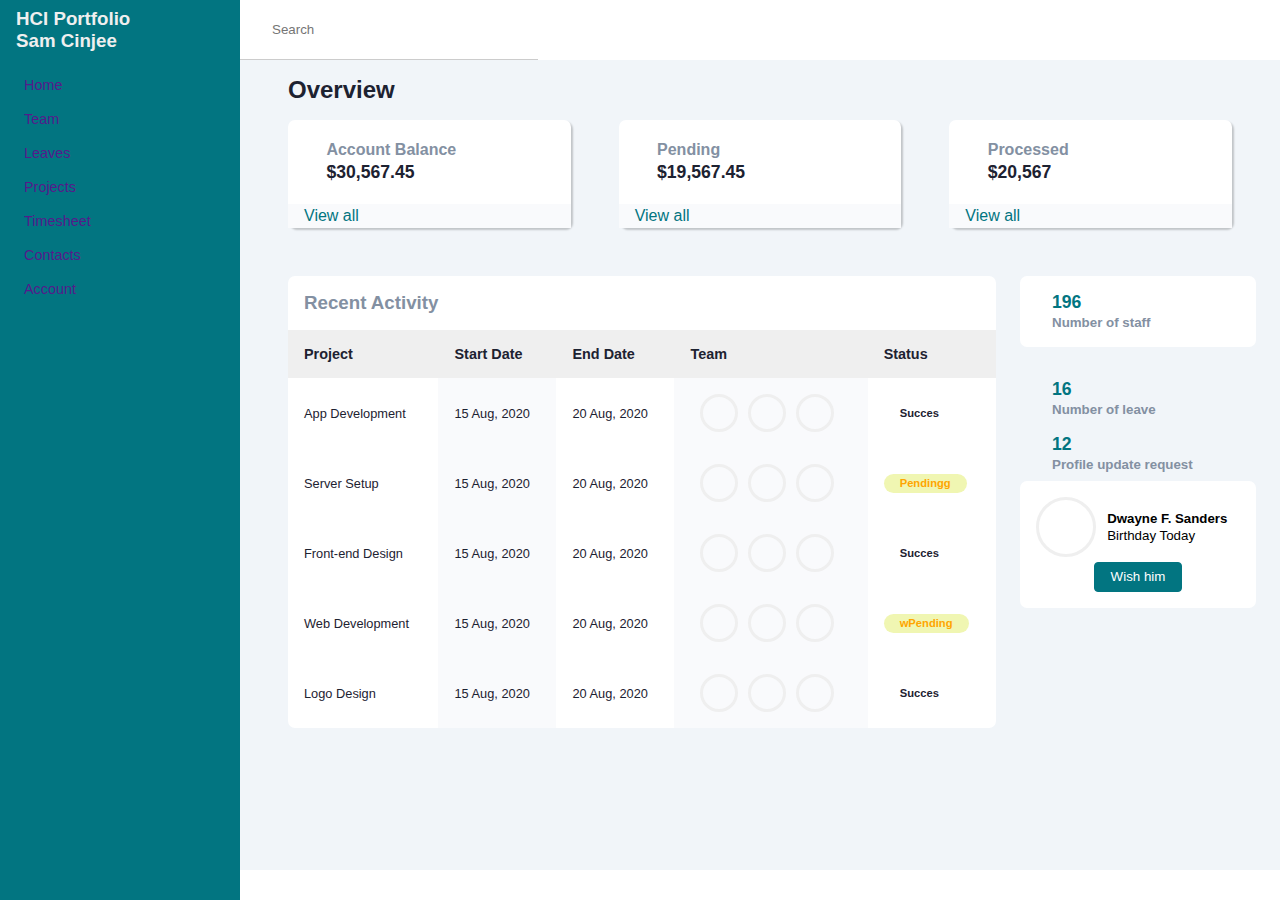
==== index.html @ 52b44d12 "Template Dashboard" ====
<!DOCTYPE html>
<html lang="en">
<head>
    <meta charset="UTF-8">
    <meta http-equiv="X-UA-Compatible" content="IE=edge">
    <meta name="viewport" content="width=device-width, initial-scale=1.0, maximum-scale=1">
    <title>Portfolio HCI</title>
    <link rel="stylesheet" href="style.css">
    <link rel="stylesheet" href="https://use.fontawesome.com/releases/v5.15.3/css/all.css" integrity="sha384-SZXxX4whJ79/gErwcOYf+zWLeJdY/qpuqC4cAa9rOGUstPomtqpuNWT9wdPEn2fk" crossorigin="anonymous">
</head>
<body>
    <input type="checkbox" id="sidebar-toggle">
    <div class="sidebar">
        <div class="sidebar-header">
            <h3>
                <span class="ti-unlink"></span>
                <span>HCI Portfolio</span>
                <br>
                <span> Sam Cinjee</span>
            </h3>
            <label for="sidebar-toggle" class="fas fa-bars"></label>
        </div>
        <div class="sidebar-menu">
            <ul>
                <li>
                    <a href="">
                        <span class="fas fa-home"></span>
                        <span>Home</span>
                    </a>
                </li>
                <li>
                    <a href="">
                        <span class="fas fa-user-friends"></span>
                        <span>Team</span>
                    </a>
                </li>
                <li>
                    <a href="">
                        <span class="far fa-clipboard"></span>
                        <span>Leaves</span>
                    </a>
                </li>
                <li>
                    <a href="">
                        <span class="fas fa-folder"></span>
                        <span>Projects</span>
                    </a>
                </li>
                <li>
                    <a href="">
                        <span class="far fa-clock"></span>
                        <span>Timesheet</span>
                    </a>
                </li>
                <li>
                    <a href="">
                        <span class="far fa-book"></span>
                        <span>Contacts</span>
                    </a>
                </li>
                <li>
                    <a href="">
                        <span class="fas fa-cog"></span>
                        <span>Account</span>
                    </a>
                </li>
            </ul>
        </div>
    </div>
    <div class="main-content">
        <header>
            <div class="search-wrapper">
                <span class="ti-search"></span>
                <input type="search" name="search" id="search" placeholder="Search">
            </div>
            <div class="social-icons">
                <span class="ti-bell"></span>
                <span class="ti-comment"></span>
                <div></div>
            </div>
        </header>
        <main>
            <h2 class="dash-title">Overview</h2>
            <div class="dash-cards">
                <div class="card-single">
                    <div class="card-body">
                        <span class="ti-briefcase"></span>
                        <div>
                            <h5>Account Balance</h5>
                            <h4>$30,567.45</h4>
                        </div>
                    </div>
                    <div class="card-footer">
                        <a href="">View all</a>
                    </div>
                </div>
                <div class="card-single">
                    <div class="card-body">
                        <span class="ti-reload"></span>
                        <div>
                            <h5>Pending</h5>
                            <h4>$19,567.45</h4>
                        </div>
                    </div>
                    <div class="card-footer">
                        <a href="">View all</a>
                    </div>
                </div>
                <div class="card-single">
                    <div class="card-body">
                        <span class="ti-check-box"></span>
                        <div>
                            <h5>Processed</h5>
                            <h4>$20,567</h4>
                        </div>
                    </div>
                    <div class="card-footer">
                        <a href="">View all</a>
                    </div>
                </div>
            </div>
            <section class="recent">
                <div class="activity-grid">
                    <div class="activity-card">
                        <h3>Recent Activity</h3>
                        <table>
                            <thead>
                                <tr>
                                    <th>Project</th>
                                    <th>Start Date</th>
                                    <th>End Date</th>
                                    <th>Team</th>
                                    <th>Status</th>
                                </tr>
                            </thead>
                            <tbody>
                                <tr>
                                    <td>App Development</td>
                                    <td>15 Aug, 2020</td>
                                    <td>20 Aug, 2020</td>
                                    <td class="td-team">
                                        <div class="img-1"></div>
                                        <div class="img-2"></div>
                                        <div class="img-3"></div>
                                    </td>
                                    <td>
                                        <span class="badge success">Succes</span>
                                    </td>
                                </tr>
                                <tr>
                                    <td>Server Setup</td>
                                    <td>15 Aug, 2020</td>
                                    <td>20 Aug, 2020</td>
                                    <td class="td-team">
                                        <div class="img-1"></div>
                                        <div class="img-2"></div>
                                        <div class="img-3"></div>
                                    </td>
                                    <td>
                                        <span class="badge warning">Pendingg</span>
                                    </td>
                                </tr>
                                <tr>
                                    <td>Front-end Design</td>
                                    <td>15 Aug, 2020</td>
                                    <td>20 Aug, 2020</td>
                                    <td class="td-team">
                                        <div class="img-1"></div>
                                        <div class="img-2"></div>
                                        <div class="img-3"></div>
                                    </td>
                                    <td>
                                        <span class="badge success">Succes</span>
                                    </td>
                                </tr>
                                <tr>
                                    <td>Web Development</td>
                                    <td>15 Aug, 2020</td>
                                    <td>20 Aug, 2020</td>
                                    <td class="td-team">
                                        <div class="img-1"></div>
                                        <div class="img-2"></div>
                                        <div class="img-3"></div>
                                    </td>
                                    <td>
                                        <span class="badge warning">wPending</span>
                                    </td>
                                </tr>
                                <tr>
                                    <td>Logo Design</td>
                                    <td>15 Aug, 2020</td>
                                    <td>20 Aug, 2020</td>
                                    <td class="td-team">
                                        <div class="img-1"></div>
                                        <div class="img-2"></div>
                                        <div class="img-3"></div>
                                    </td>
                                    <td>
                                        <span class="badge success">Succes</span>
                                    </td>
                                </tr>
                            </tbody>
                        </table>
                    </div>
                    <div class="summary">
                        <div class="summary-card">
                            <div class="summary-single">
                                <span class="ti-id-badge"></span>
                                <div>
                                    <h5>196</h5>
                                    <small>Number of staff</small>
                                </div>
                            </div>
                        </div>
                        <div class="summary-single">
                            <span class="ti-calendar"></span>
                            <div>
                                <h5>16</h5>
                                <small>Number of leave</small>
                            </div>
                        </div>
                        <div class="summary-single">
                            <span class="ti-face-smile"></span>
                            <div>
                                <h5>12</h5>
                                <small>Profile update request</small>
                            </div>
                        </div>
                        <div class="bday-card">
                            <div class="bday-flex">
                                <div class="bday-img"></div>
                                <div class="bday-info">
                                    <h5>Dwayne F. Sanders</h5>
                                    <small>Birthday Today</small>
                                </div>
                            </div>
                                <div class="text-center">
                                    <button>
                                        <span class="ti-gift"></span>
                                        Wish him
                                    </button>
                                </div>
                            </div>
                        </div>
                    </div>
                </div>
            </section>
        </main>
    </div>
</body>
</html>
---- style.css ----
:root{
    --main-color: #027581;
    --color-dark: #1d2231;
    --text-grey: #8390a2;
}

*{
    font-family: 'Poppins', sans-serif;
    margin: 0;
    padding: 0;
    text-decoration: none;
    list-style-type: none;
    box-sizing: border-box;
}

#sidebar-toggle{
    display:none;
}

.sidebar{
    height: 100%;
    width: 240px;
    position: fixed;
    left: 0;
    top: 0;
    z-index: 100;
    background: var(--main-color);
    color:  #efefef;
    overflow-y: auto;
    transition: width 500ms;
}

.sidebar-header{
    display:    flex;
    justify-content: space-between;
    align-items: Center;
    height: 60px;
    padding: 0rem 1rem;
}

.sidebar-menu{
    padding: 1rem;
}

.sidebar li{
    margin-bottom: 1rem;
}

.sidebar a{
    color:  fff;
    font-size: .9rem;
}

.sidebar a span:last-child{
    padding-left: .5rem;
}

#sidebar-toggle:checked ~ .sidebar{
    width: auto;
}

#sidebar-toggle:checked ~.sidebar .sidebar-header h3 span,
#sidebar-toggle:checked ~ .sidebar li span:last-child{
    display: none;

}

#sidebar-toggle:checked ~.sidebar .sidebar-header,
#sidebar-toggle:checked ~ .sidebar li {
    display:flex;
    /* align-items: center; */
    justify-content: center;
}

#sidebar-toggle:checked ~ .main-content{
    margin-left: 60px;
}

#sidebar-toggle:checked ~ .main-content header{
    left: 60px;
}

.main-content{
    position: relative;
    margin-left: 240px;
    transition: margin-left 500ms;
}

header{
    position: fixed;
    top: 0;
    left: 240px;
    z-index: 100;
    width: calc(100%-240px);
    background: #fff;
    height: 60px;
    padding: 0rem 1rem;
    display: flex;
    align-items: center;
    justify-content: space-between;
    border-bottom: 1px solid #ccc;
    transition: left 500ms;
}

.search-wrapper{
    display:flex;
}

.search-wrapper input{
    border: 0;
    outline: 0;
    padding: 1rem;
    height: 38px;
}

.social-icons span, .social-icons div{
    margin-left: 1.2rem;

}

.social-icons div{
    height: 38px;
    width: 38px;
    background-size: cover;
    background-repeat: no-repeat;
    background-image: url();
    border-radius: 50%;
}

main{
    margin-top: 60px;
    background: #f1f5f9;
    min-height: 90vh;
    padding: 1rem 3rem;
}

.dash-title{
    color: var(--color-dark);
    margin-bottom: 1rem;
}

.dash-cards{
    display:grid;
    grid-template-columns: repeat(3, 1fr);
    grid-column-gap: 3rem;
}

.card-single{
    background: #fff;
    border-radius: 7px;
    box-shadow: 2px 2px 2px rgba(0,0,0,0.2);
}

.card-body{
    padding: 1.3rem 1rem;
    display:flex;
    align-items: center;
}

.card-body span{
    font-size: 1.5rem;
    color: #777;
    padding-right: 1.4rem;
}

.card-body h5{
    color: var(--text-grey);
    font-size: 1rem;
}

.card-body h4{
    color: var(--color-dark);
    font-size: 1.1rem;
    margin-top: .2rem;
}

.card-footer{
    padding: 0.2rem 1rem;
    background: #f9fafc;
}

.card-footer a{
    color: var(--main-color);
}

.recent{
    margin-top: 3rem;
    margin-bottom: 3rem;
}

.activity-grid{
    display:grid;
    grid-template-columns: 75% 25%;
    grid-column-gap: 1.5rem;
}

.activity-card,
.summary-card,
.bday-card{
    background: #fff;
    border-radius: 7px;
}

.activity-card h3{
    color: var(--text-grey);
    margin: 1rem;
}

.activity-card table{
    width: 100%;
    border-collapse: collapse;
}

.activity-card thead{
    background: #efefef;
    text-align: left;;
}

th, td{
    font-size: .9rem;
    padding: 1rem 1rem;
    color: var(--color-dark);
}

td{
    font-size: .8rem;
}

td:nth-child(even){
    background: #f9fafc;
}

.badge{
    padding: .2rem 1rem;
    border-radius: 20px;
    font-weight: 700;
    font-size: 0.7rem;
}

.badge.succes{
    background: #def7ec;
    color: var(--main-color);
}

.badge.warning{
    background: #f0f6b2;
    color: orange;
}

.td-team{
    display: flex;
    align-items: center;
}

.img-1, .img-2, .img-3{
    height: 38px;
    width: 38px;
    border-radius: 50%;
    margin-left:10px;
    border: 3px solid #efefef;
    background-size: cover;
    background-repeat: no-repeat;
}

.img-1{
    background-image: url(img/1.jpg);
}

.img-2{
    background-image: url(img/2.jpg);
}

.img-3{
    background-image: url(img/3.jpg);
}

.summary-card, .bday-card{
    margin-bottom: 1.5rem;
    padding-top: .5rem;
    padding-bottom: .5rem;
}

.summary-single{
    padding: .5rem 1rem;
    display: flex;
    align-items: center;
}

.summary-single span{
    font-size: 1.5rem;
    color: #777;
    padding-right: 1rem;
}

.summary-single h5{
    color: var(--main-color);
    font-size: 1.1rem;
    margin-bottom: 0rem !important;
}

.summary-single small{
    font-weight: 700;
    color: var(--text-grey);
}

.bday-flex{
    display:flex;
    align-items: center;
    margin-bottom: .3rem;
}

.bday-card{
    padding: 1rem;
}

.bday-img{
    height: 60px;
    width: 60px;
    border-radius: 50%;
    border: 3px solid #efefef;
    background-size: cover;
    background-repeat: no-repeat;
    background-image: url(img/3.jpeg);
    margin-right: .7rem;
}

.text-center{
    text-align: center;
}

.text-center button{
    background: var(--main-color);
    color: #fff;
    border: 1px solid var(--main-color);
    border-radius: 4px;
    padding: .4rem 1rem;
}

@media only screen and (max-width: 1200px) {
    .sidebar{
        width: 60px;
        z-index: 150;
    }

    .sidebar .sidebar-header h3 span,
    .sidebar li span:last-child{
        display: none;

    }

    .sidebar .sidebar-header,
    .sidebar li {
        display:flex;
        /* align-items: center; */
        justify-content: center;
    }

    .main-content{
        margin-left: 60px;
    }

    .main-content header{
        left: 60px;
        width: calc(100%-60px);
    }

    #sidebar-toggle:checked ~ .sidebar{
        width: 240px;
    }

    #sidebar-toggle:checked ~.sidebar .sidebar-header h3 span,
    #sidebar-toggle:checked ~ .sidebar li span:last-child{
        display: inline;

    }

    #sidebar-toggle:checked ~.sidebar .sidebar-header{
        display:flex;
        justify-content: space-between;
    }

    #sidebar-toggle:checked ~ .sidebar li {
        display:block;

    }

    #sidebar-toggle:checked ~ .main-content{
        margin-left: 60px;
    }

    #sidebar-toggle:checked ~ .main-content header{
        left: 60px;
    }
}

@media only screen and (max-width: 860px){
    .dash-cards{
        grid-template-columns: repeat(2, 1fr);
    }

    .card-single{
        margin-bottom: 1rem;
    }

    .activity-grid{
        display: block;
    }

    .summary{
        margin-top: 1.5rem;
    }
}
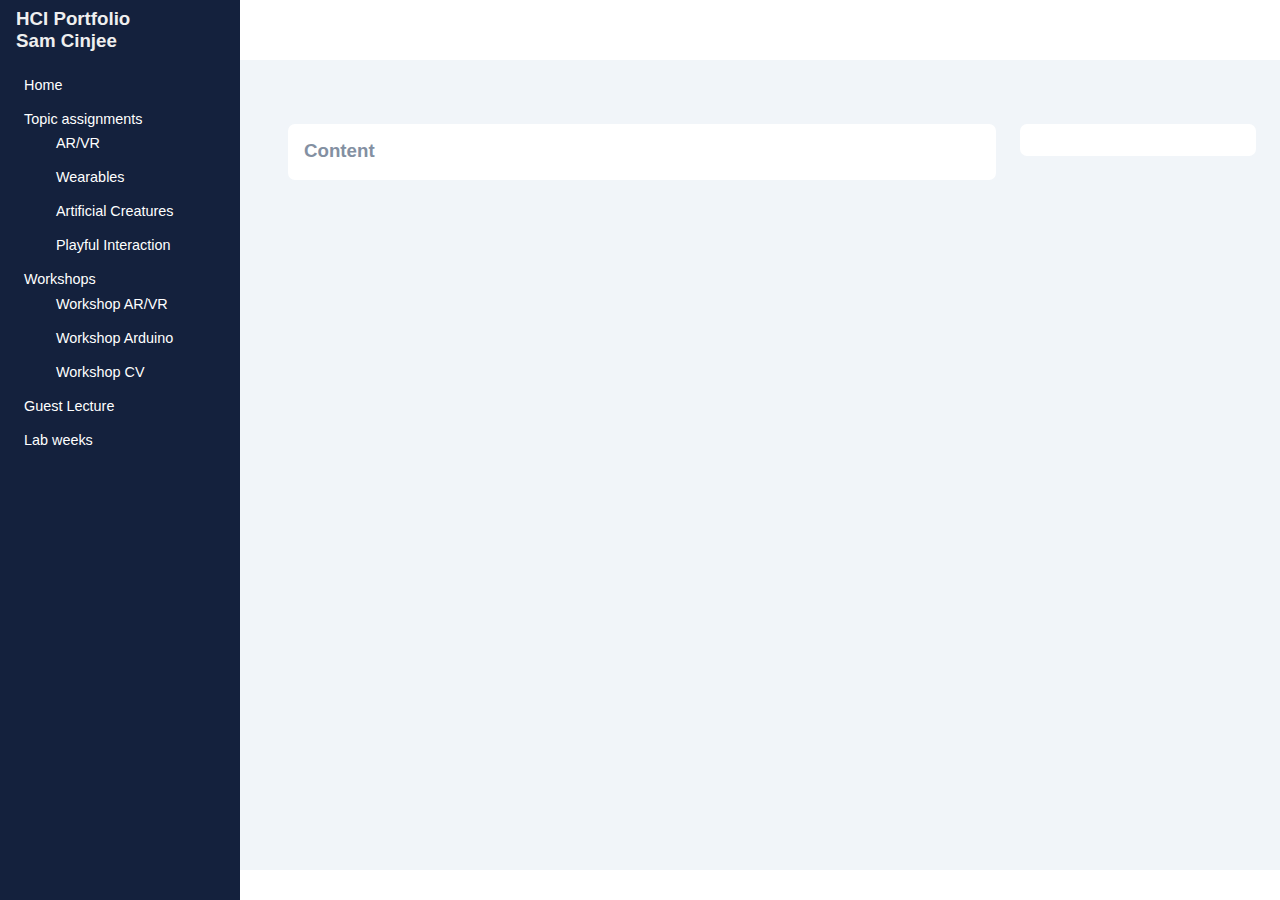
==== commit e500c3df: "Added pages + content" ====
--- a/index.html
+++ b/index.html
@@ -5,7 +5,7 @@
     <meta http-equiv="X-UA-Compatible" content="IE=edge">
     <meta name="viewport" content="width=device-width, initial-scale=1.0, maximum-scale=1">
     <title>Portfolio HCI</title>
-    <link rel="stylesheet" href="style.css">
+    <link rel="stylesheet" href="css/style.css">
     <link rel="stylesheet" href="https://use.fontawesome.com/releases/v5.15.3/css/all.css" integrity="sha384-SZXxX4whJ79/gErwcOYf+zWLeJdY/qpuqC4cAa9rOGUstPomtqpuNWT9wdPEn2fk" crossorigin="anonymous">
 </head>
 <body>
@@ -13,235 +13,111 @@
     <div class="sidebar">
         <div class="sidebar-header">
             <h3>
-                <span class="ti-unlink"></span>
                 <span>HCI Portfolio</span>
                 <br>
                 <span> Sam Cinjee</span>
             </h3>
-            <label for="sidebar-toggle" class="fas fa-bars"></label>
+            <!-- <label for="sidebar-toggle" class="fas fa-bars"></label> -->
         </div>
         <div class="sidebar-menu">
             <ul>
                 <li>
-                    <a href="">
-                        <span class="fas fa-home"></span>
+                    <a href="index.html">
+                        <span class="fas fa-home active"></span>
                         <span>Home</span>
                     </a>
                 </li>
                 <li>
                     <a href="">
-                        <span class="fas fa-user-friends"></span>
-                        <span>Team</span>
+                        <span class="fas fa-chalkboard-teacher"></span>
+                        <span>Topic assignments</span>
                     </a>
-                </li>
-                <li>
-                    <a href="">
-                        <span class="far fa-clipboard"></span>
-                        <span>Leaves</span>
-                    </a>
+                    <ul>
+                        <li>
+                            <a href="topicAssignmentAR.html">
+                                <span class="fas fa-vr-cardboard"></span>
+                                <span> AR/VR</span>
+                            </a>
+                        </li>
+                        <li>
+                            <a href="topicAssignmentWearable.html">
+                                <span class="fas fa-microchip"></span>
+                                <span> Wearables</span>
+                            </a>
+                        </li>
+                        <li>
+                            <a href="topicAssignmentArtifical.html">
+                                <span class="fas fa-microchip"></span>
+                                <span> Artificial Creatures</span>
+                            </a>
+                        </li>
+                        <li>
+                            <a href="topicAssignmentPlayful.html">
+                                <span class="fas fa-camera"></span>
+                                <span> Playful Interaction</span>
+                            </a>
+                        </li>
+                    </ul>
                 </li>
                 <li>
                     <a href="">
                         <span class="fas fa-folder"></span>
-                        <span>Projects</span>
+                        <span>Workshops</span>
+                    </a>
+                    <ul>
+                        <li>
+                            <a href="workshopAR.html">
+                                <span class="fas fa-vr-cardboard"></span>
+                                <span> Workshop AR/VR</span>
+                            </a>
+                        </li>
+                        <li>
+                            <a href="workshopArduino.html">
+                                <span class="fas fa-microchip"></span>
+                                <span> Workshop Arduino</span>
+                            </a>
+                        </li>
+                        <li>
+                            <a href="workshopCV.html">
+                                <span class="fas fa-camera"></span>
+                                <span>Workshop CV</span>
+                            </a>
+                        </li>
+                    </ul>
+                </li>
+                <li>
+                    <a href="guestLecture.html">
+                        <span class="fas fa-chalkboard-teacher"></span>
+                        <span> Guest Lecture</span>
                     </a>
                 </li>
+                
                 <li>
-                    <a href="">
-                        <span class="far fa-clock"></span>
-                        <span>Timesheet</span>
-                    </a>
-                </li>
-                <li>
-                    <a href="">
-                        <span class="far fa-book"></span>
-                        <span>Contacts</span>
-                    </a>
-                </li>
-                <li>
-                    <a href="">
-                        <span class="fas fa-cog"></span>
-                        <span>Account</span>
+                    <a href="labWeeks.html">
+                        <span class="far fa-clipboard"></span>
+                        <span>Lab weeks</span>
                     </a>
                 </li>
             </ul>
         </div>
     </div>
     <div class="main-content">
-        <header>
-            <div class="search-wrapper">
-                <span class="ti-search"></span>
-                <input type="search" name="search" id="search" placeholder="Search">
-            </div>
-            <div class="social-icons">
-                <span class="ti-bell"></span>
-                <span class="ti-comment"></span>
-                <div></div>
-            </div>
-        </header>
         <main>
-            <h2 class="dash-title">Overview</h2>
-            <div class="dash-cards">
-                <div class="card-single">
-                    <div class="card-body">
-                        <span class="ti-briefcase"></span>
-                        <div>
-                            <h5>Account Balance</h5>
-                            <h4>$30,567.45</h4>
-                        </div>
-                    </div>
-                    <div class="card-footer">
-                        <a href="">View all</a>
-                    </div>
-                </div>
-                <div class="card-single">
-                    <div class="card-body">
-                        <span class="ti-reload"></span>
-                        <div>
-                            <h5>Pending</h5>
-                            <h4>$19,567.45</h4>
-                        </div>
-                    </div>
-                    <div class="card-footer">
-                        <a href="">View all</a>
-                    </div>
-                </div>
-                <div class="card-single">
-                    <div class="card-body">
-                        <span class="ti-check-box"></span>
-                        <div>
-                            <h5>Processed</h5>
-                            <h4>$20,567</h4>
-                        </div>
-                    </div>
-                    <div class="card-footer">
-                        <a href="">View all</a>
-                    </div>
-                </div>
-            </div>
             <section class="recent">
                 <div class="activity-grid">
                     <div class="activity-card">
-                        <h3>Recent Activity</h3>
-                        <table>
-                            <thead>
-                                <tr>
-                                    <th>Project</th>
-                                    <th>Start Date</th>
-                                    <th>End Date</th>
-                                    <th>Team</th>
-                                    <th>Status</th>
-                                </tr>
-                            </thead>
-                            <tbody>
-                                <tr>
-                                    <td>App Development</td>
-                                    <td>15 Aug, 2020</td>
-                                    <td>20 Aug, 2020</td>
-                                    <td class="td-team">
-                                        <div class="img-1"></div>
-                                        <div class="img-2"></div>
-                                        <div class="img-3"></div>
-                                    </td>
-                                    <td>
-                                        <span class="badge success">Succes</span>
-                                    </td>
-                                </tr>
-                                <tr>
-                                    <td>Server Setup</td>
-                                    <td>15 Aug, 2020</td>
-                                    <td>20 Aug, 2020</td>
-                                    <td class="td-team">
-                                        <div class="img-1"></div>
-                                        <div class="img-2"></div>
-                                        <div class="img-3"></div>
-                                    </td>
-                                    <td>
-                                        <span class="badge warning">Pendingg</span>
-                                    </td>
-                                </tr>
-                                <tr>
-                                    <td>Front-end Design</td>
-                                    <td>15 Aug, 2020</td>
-                                    <td>20 Aug, 2020</td>
-                                    <td class="td-team">
-                                        <div class="img-1"></div>
-                                        <div class="img-2"></div>
-                                        <div class="img-3"></div>
-                                    </td>
-                                    <td>
-                                        <span class="badge success">Succes</span>
-                                    </td>
-                                </tr>
-                                <tr>
-                                    <td>Web Development</td>
-                                    <td>15 Aug, 2020</td>
-                                    <td>20 Aug, 2020</td>
-                                    <td class="td-team">
-                                        <div class="img-1"></div>
-                                        <div class="img-2"></div>
-                                        <div class="img-3"></div>
-                                    </td>
-                                    <td>
-                                        <span class="badge warning">wPending</span>
-                                    </td>
-                                </tr>
-                                <tr>
-                                    <td>Logo Design</td>
-                                    <td>15 Aug, 2020</td>
-                                    <td>20 Aug, 2020</td>
-                                    <td class="td-team">
-                                        <div class="img-1"></div>
-                                        <div class="img-2"></div>
-                                        <div class="img-3"></div>
-                                    </td>
-                                    <td>
-                                        <span class="badge success">Succes</span>
-                                    </td>
-                                </tr>
-                            </tbody>
-                        </table>
+                        <h3>Content</h3>
+                        <section>
+                            
+                        </section>
                     </div>
                     <div class="summary">
                         <div class="summary-card">
                             <div class="summary-single">
-                                <span class="ti-id-badge"></span>
-                                <div>
-                                    <h5>196</h5>
-                                    <small>Number of staff</small>
-                                </div>
+
                             </div>
                         </div>
-                        <div class="summary-single">
-                            <span class="ti-calendar"></span>
-                            <div>
-                                <h5>16</h5>
-                                <small>Number of leave</small>
-                            </div>
-                        </div>
-                        <div class="summary-single">
-                            <span class="ti-face-smile"></span>
-                            <div>
-                                <h5>12</h5>
-                                <small>Profile update request</small>
-                            </div>
-                        </div>
-                        <div class="bday-card">
-                            <div class="bday-flex">
-                                <div class="bday-img"></div>
-                                <div class="bday-info">
-                                    <h5>Dwayne F. Sanders</h5>
-                                    <small>Birthday Today</small>
-                                </div>
-                            </div>
-                                <div class="text-center">
-                                    <button>
-                                        <span class="ti-gift"></span>
-                                        Wish him
-                                    </button>
-                                </div>
-                            </div>
-                        </div>
+                      
                     </div>
                 </div>
             </section>
--- a/css/style.css
+++ b/css/style.css
@@ -0,0 +1,260 @@
+:root{
+    --main-color: #14213d;
+    --color-dark: #fb8500;
+    --text-grey: #8390a2;
+}
+
+*{
+    font-family: 'Poppins', sans-serif;
+    margin: 0;
+    padding: 0;
+    text-decoration: none;
+    list-style-type: none;
+    box-sizing: border-box;
+}
+
+.active{
+    color:palevioletred;
+    text-decoration: underline;
+}
+
+#sidebar-toggle{
+    display:none;
+}
+
+.sidebar{
+    height: 100%;
+    width: 240px;
+    position: fixed;
+    left: 0;
+    top: 0;
+    z-index: 100;
+    background: var(--main-color);
+    color:  #efefef;
+    overflow-y: auto;
+    transition: width 500ms;
+}
+
+.sidebar-header{
+    display: flex;
+    justify-content: space-between;
+    align-items: Center;
+    height: 60px;
+    padding: 0rem 1rem;
+}
+
+.sidebar-menu{
+    padding: 1rem;
+}
+
+.sidebar-menu li ul li{
+    margin-left: 2rem;
+    margin-top: 0.4rem;
+}
+
+.sidebar li{
+    margin-bottom: 1rem;
+}
+
+.sidebar a{
+    color:  #fff;
+    font-size: .9rem;
+}
+
+.sidebar a span:last-child{
+    padding-left: .5rem;
+}
+
+
+.main-content{
+    position: relative;
+    margin-left: 240px;
+    transition: margin-left 500ms;
+}
+
+
+main{
+    margin-top: 60px;
+    background: #f1f5f9;
+    min-height: 90vh;
+    padding: 1rem 3rem;
+}
+
+.dash-title{
+    color: var(--color-dark);
+    margin-bottom: 1rem;
+}
+
+.dash-cards{
+    display:grid;
+    grid-template-columns: repeat(3, 1fr);
+    grid-column-gap: 3rem;
+}
+
+.card-single{
+    background: #fff;
+    border-radius: 7px;
+    box-shadow: 2px 2px 2px rgba(0,0,0,0.2);
+}
+
+.card-body{
+    padding: 1.3rem 1rem;
+    display:flex;
+    align-items: center;
+}
+
+.card-body span{
+    font-size: 1.5rem;
+    color: #777;
+    padding-right: 1.4rem;
+}
+
+.card-body h5{
+    color: var(--text-grey);
+    font-size: 1rem;
+}
+
+.card-body h4{
+    color: var(--color-dark);
+    font-size: 1.1rem;
+    margin-top: .2rem;
+}
+
+.card-footer{
+    padding: 0.2rem 1rem;
+    background: #f9fafc;
+}
+
+.card-footer a{
+    color: var(--main-color);
+}
+
+.recent{
+    margin-top: 3rem;
+    margin-bottom: 3rem;
+}
+
+.activity-grid{
+    display:grid;
+    grid-template-columns: 75% 25%;
+    grid-column-gap: 1.5rem;
+}
+
+.activity-card,
+.summary-card,
+.bday-card{
+    background: #fff;
+    border-radius: 7px;
+}
+
+.activity-card h3{
+    color: var(--text-grey);
+    margin: 1rem;
+}
+
+.activity-card table{
+    width: 100%;
+    border-collapse: collapse;
+}
+
+
+.summary-card, .bday-card{
+    margin-bottom: 1.5rem;
+    padding-top: .5rem;
+    padding-bottom: .5rem;
+}
+
+.summary-single{
+    padding: .5rem 1rem;
+    display: flex;
+    align-items: center;
+}
+
+.summary-single span{
+    font-size: 1.5rem;
+    color: #777;
+    padding-right: 1rem;
+}
+
+.summary-single h3{
+    color: var(--text-grey);
+    font-size: 1.1rem;
+    margin-bottom: 0rem !important;
+}
+
+
+
+@media only screen and (max-width: 1200px) {
+    .sidebar{
+        width: 60px;
+        z-index: 150;
+    }
+
+    .sidebar .sidebar-header h3 span,
+    .sidebar li span:last-child{
+        display: none;
+
+    }
+
+    .sidebar .sidebar-header,
+    .sidebar li {
+        display:flex;
+        /* align-items: center; */
+        justify-content: center;
+    }
+
+    .main-content{
+        margin-left: 60px;
+    }
+
+    .main-content header{
+        left: 60px;
+        width: calc(100%-60px);
+    }
+
+    #sidebar-toggle:checked ~ .sidebar{
+        width: 240px;
+    }
+
+    #sidebar-toggle:checked ~.sidebar .sidebar-header h3 span,
+    #sidebar-toggle:checked ~ .sidebar li span:last-child{
+        display: inline;
+
+    }
+
+    #sidebar-toggle:checked ~.sidebar .sidebar-header{
+        display:flex;
+        justify-content: space-between;
+    }
+
+    #sidebar-toggle:checked ~ .sidebar li {
+        display:block;
+
+    }
+
+    #sidebar-toggle:checked ~ .main-content{
+        margin-left: 60px;
+    }
+
+    #sidebar-toggle:checked ~ .main-content header{
+        left: 60px;
+    }
+}
+
+@media only screen and (max-width: 860px){
+    .dash-cards{
+        grid-template-columns: repeat(2, 1fr);
+    }
+
+    .card-single{
+        margin-bottom: 1rem;
+    }
+
+    .activity-grid{
+        display: block;
+    }
+
+    .summary{
+        margin-top: 1.5rem;
+    }
+}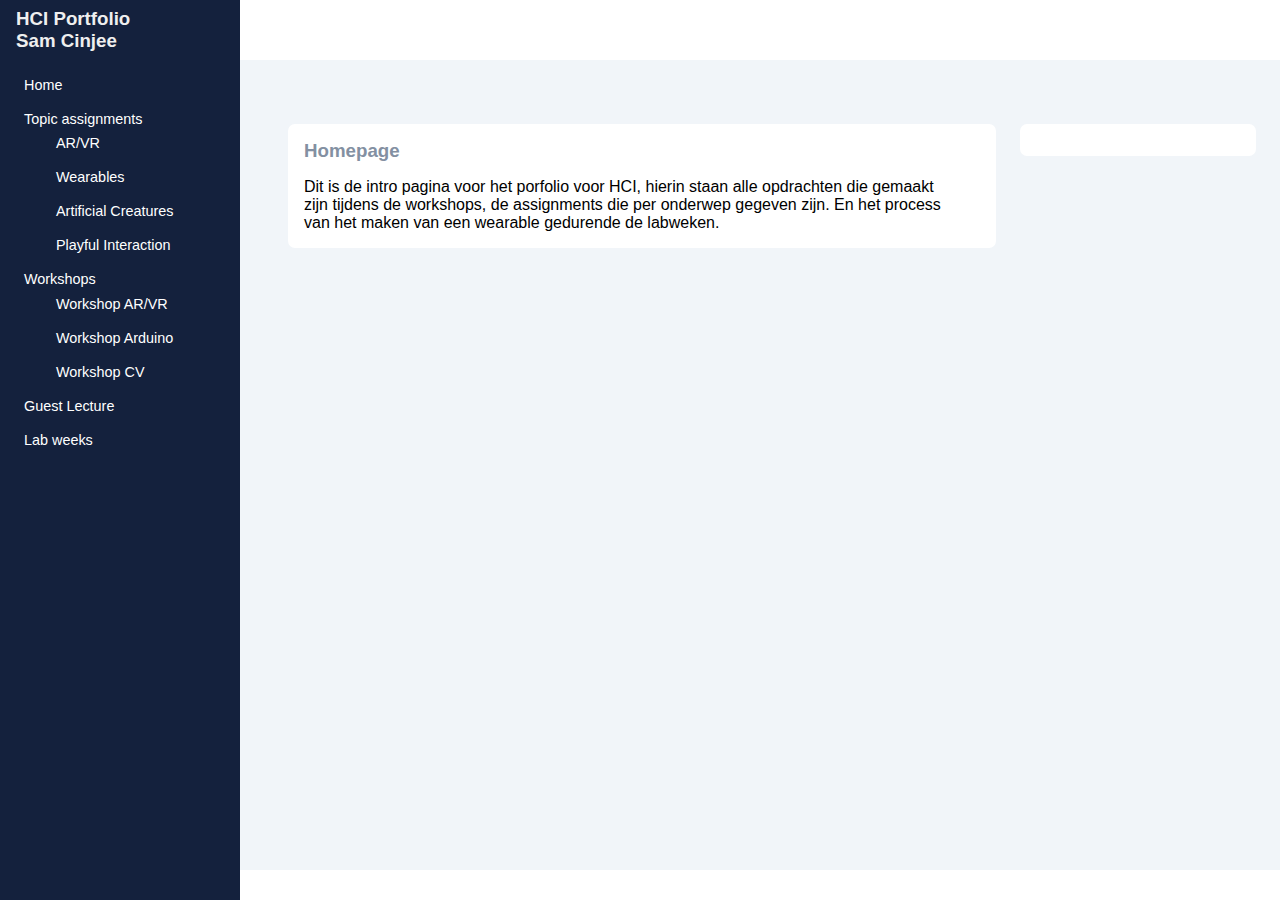
==== commit 5fe816c6: "Update content" ====
--- a/index.html
+++ b/index.html
@@ -106,9 +106,9 @@
             <section class="recent">
                 <div class="activity-grid">
                     <div class="activity-card">
-                        <h3>Content</h3>
+                        <h3>Homepage</h3>
                         <section>
-                            
+                            <P style="margin:1rem; max-width: 90%;">Dit is de intro pagina voor het porfolio voor HCI, hierin staan alle opdrachten die gemaakt zijn tijdens de workshops, de assignments die per onderwep gegeven zijn. En het process van het maken van een wearable gedurende de labweken.</P>
                         </section>
                     </div>
                     <div class="summary">
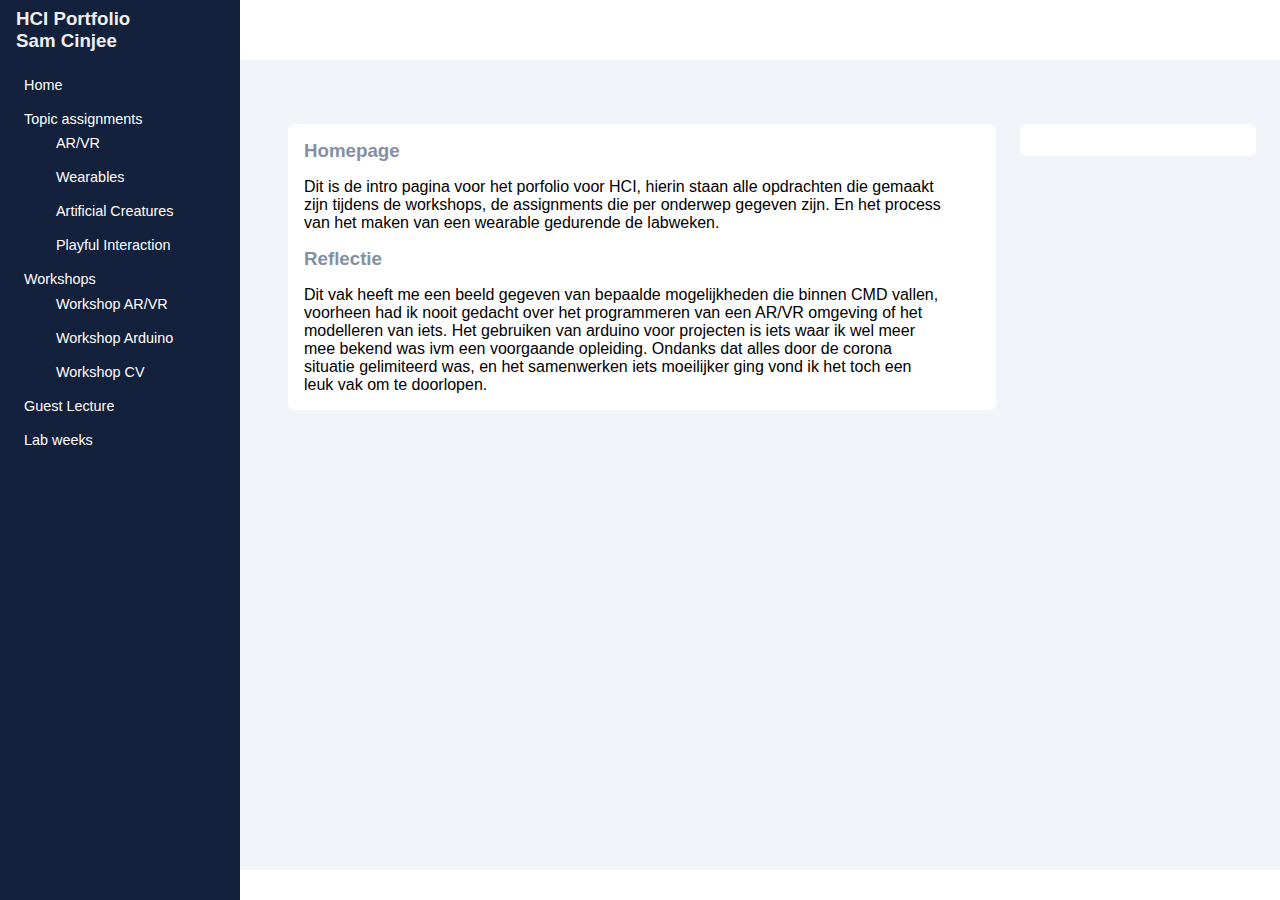
==== commit c045fc32: "Update herkansing" ====
--- a/index.html
+++ b/index.html
@@ -110,6 +110,11 @@
                         <section>
                             <P style="margin:1rem; max-width: 90%;">Dit is de intro pagina voor het porfolio voor HCI, hierin staan alle opdrachten die gemaakt zijn tijdens de workshops, de assignments die per onderwep gegeven zijn. En het process van het maken van een wearable gedurende de labweken.</P>
                         </section>
+                        <section>
+                            <h3>Reflectie</h3>
+                            <P style="margin:1rem; max-width: 90%;">Dit vak heeft me een beeld gegeven van bepaalde mogelijkheden die binnen CMD vallen, voorheen had ik nooit gedacht over het programmeren van een AR/VR omgeving of het modelleren van iets. Het gebruiken van arduino voor projecten is iets waar ik wel meer mee bekend was ivm een voorgaande opleiding. Ondanks dat alles door de corona situatie gelimiteerd was, en het samenwerken iets moeilijker ging vond ik het toch een leuk vak om te doorlopen.
+                            </P>
+                        </section>
                     </div>
                     <div class="summary">
                         <div class="summary-card">
